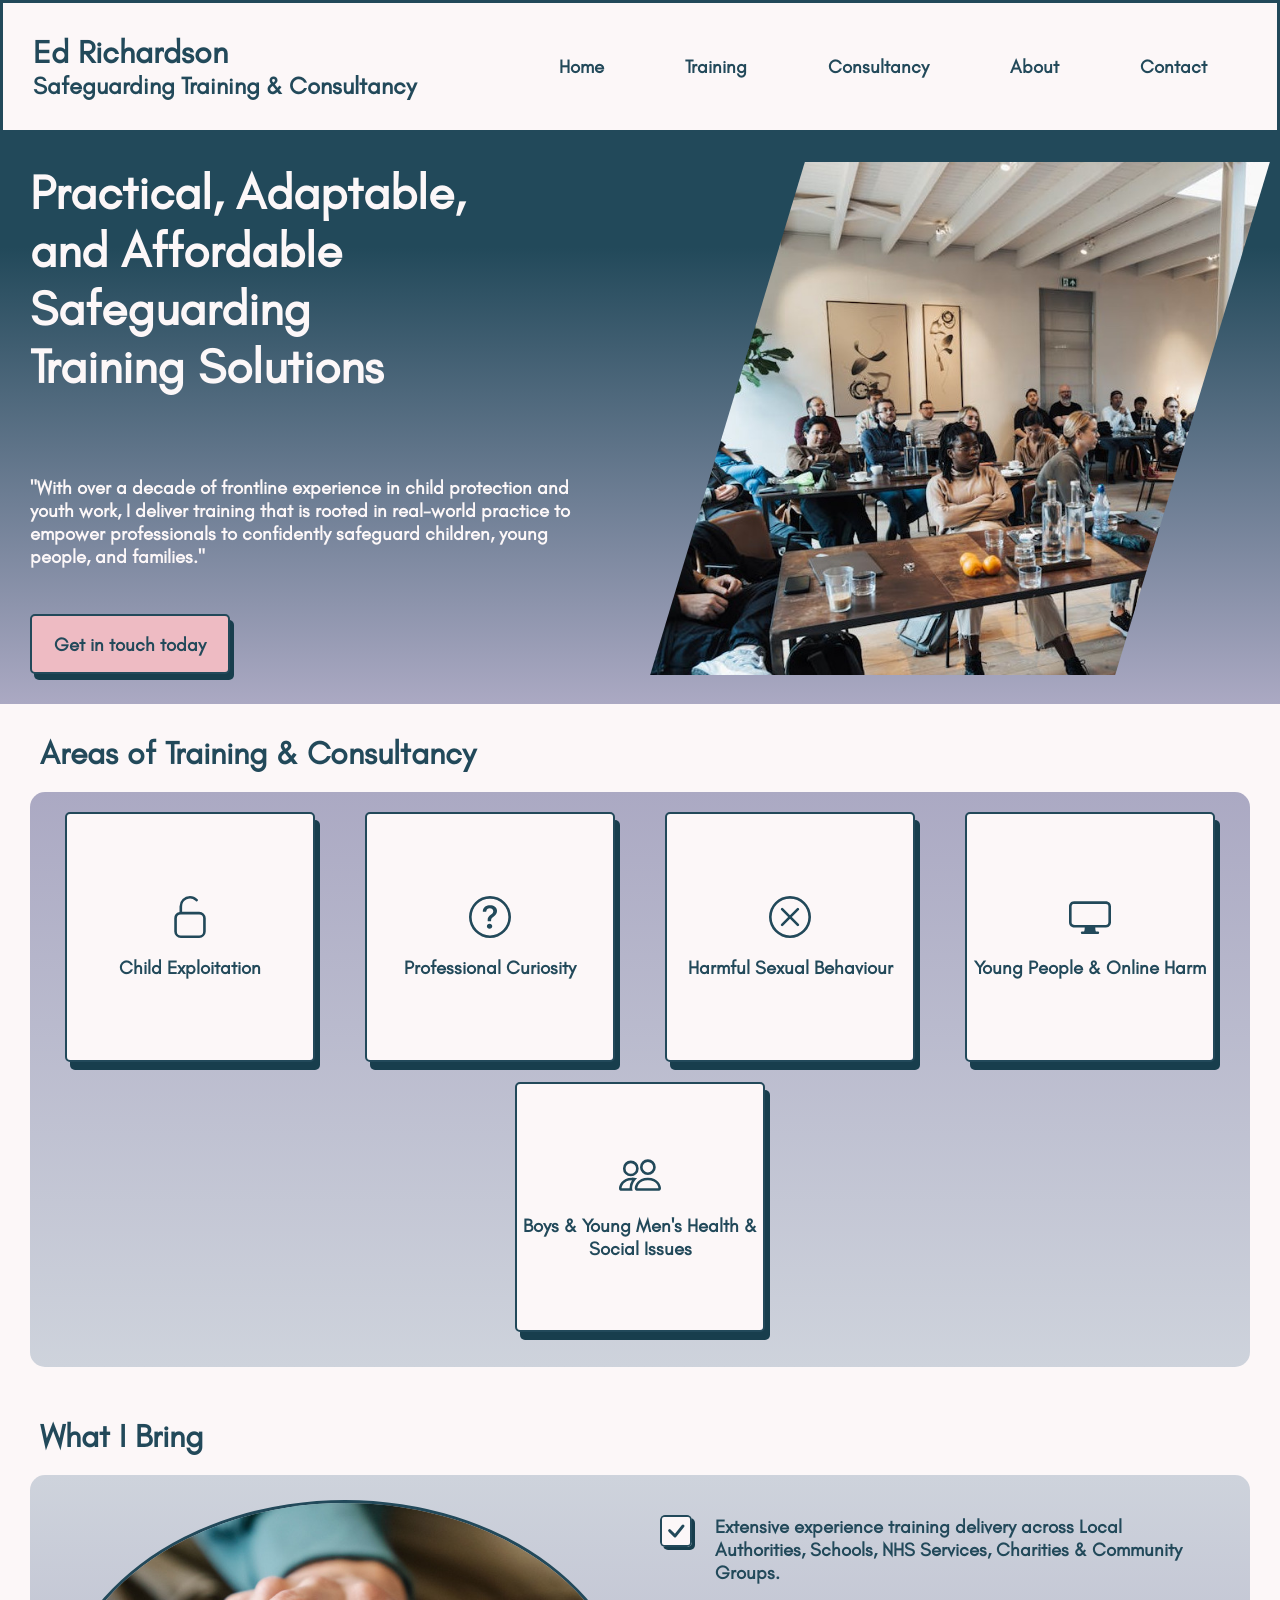
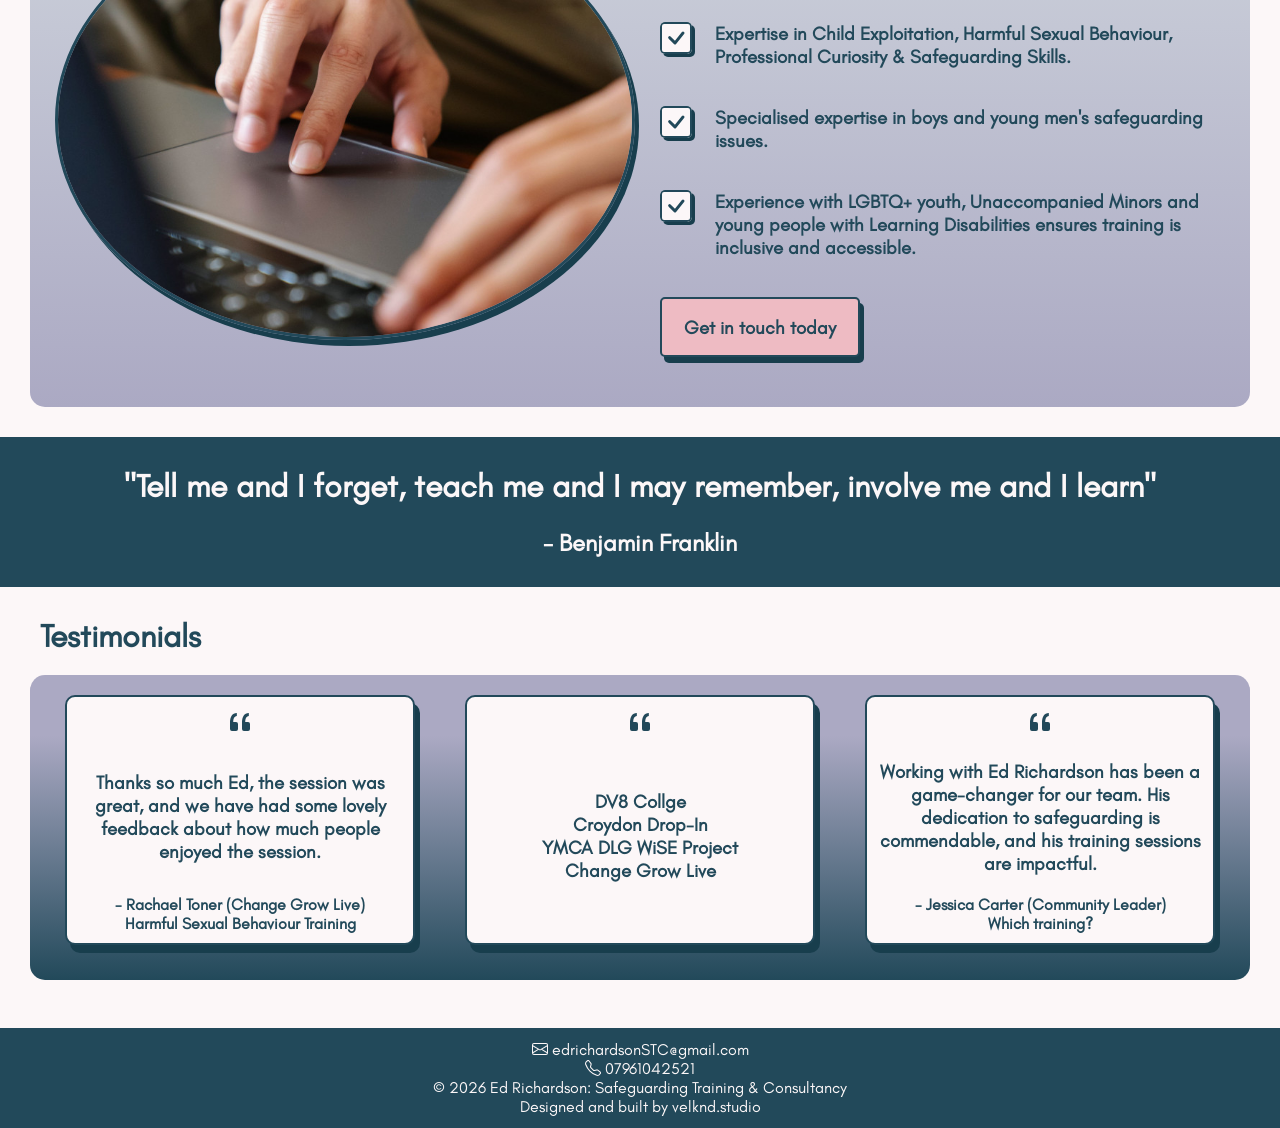
==== index.html @ fc90a0d9 "Add files via upload" ====
<!DOCTYPE html>
<html lang="en">
<head>
    <meta charset="UTF-8">
    <meta name="viewport" content="width=device-width, initial-scale=1.0">
    <meta name="description" content="Ed Richardson: Safeguarding Training & Consultancy">
    <title>Ed Richardson: Safeguarding Training & Consultancy</title>
    <link rel="stylesheet" href="style.css">
    <link rel="shortcut icon" href="" type="image/x-icon">
</head>
<body>
    <header>
        <div id="header-left">
            <a href="index.html" aria-label="home">
                <h1>Ed Richardson</h1>
                <h2>Safeguarding Training & Consultancy</h2>
            </a>
        </div>
        <div id="header-right-mobile">
            <div id="menu-burger-container">
                <a id="menu-toggle" class="menu-toggle">
                <span class="menu-toggle-bar menu-toggle-bar--top"></span>
                <span class="menu-toggle-bar menu-toggle-bar--middle"></span>
                <span class="menu-toggle-bar menu-toggle-bar--bottom"></span>
                </a>
            </div>
        </div>
        <div id="header-right-desktop">
            <nav>
                <ul>
                    <li><a href="index.html" aria-label="home"><h3>Home</h3></a></li>
                    <li><a href="training.html" aria-label="training"><h3>Training</h3></a></li>
                    <li><a href="consultancy.html" aria-label="consultancy"><h3>Consultancy</h3></a></li>
                    <li><a href="about.html" aria-label="about"><h3>About</h3></a></li>
                    <li><a href="contact.html" aria-label="contact"><h3>Contact</h3></a></li>
                </ul>
            </nav>
        </div>
    </header>

    <div id="mobile-menu">
        <nav>
                <ul id="mobile-menu-ul">
                    <li class="mobile-menu-li"><a href="index.html" aria-label="home"><h3>Home</h3></a></li>
                    <li class="mobile-menu-li"><a href="training.html" aria-label="training"><h3>Training</h3></a></li>
                    <li class="mobile-menu-li"><a href="consultancy.html" aria-label="consultancy"><h3>Consultancy</h3></a></li>
                    <li class="mobile-menu-li"><a href="about.html" aria-label="about"><h3>About</h3></a></li>
                    <li class="mobile-menu-li"><a href="contact.html" aria-label="contact"><h3>Contact</h3></a></li>
                </ul>
            </nav>
    </div>

    <div id="hero-mobile">

        <div id="hero-card-mobile">
            <h1 class="h1opp">Practical, Adaptable, and Affordable Safeguarding Training Solutions
            <br>
            </h1>
            
            <p class="popp"><br>"With over a decade of frontline experience in child protection and youth work, I deliver training that is rooted in real-world practice to empower professionals to confidently safeguard children, young people, and families."<br><br></p>
            
            <a href="contact.html" aria-label="contact">
            <div class="cta-mobile">
                <h3 >Get in touch today</h3>
            </div>
            </a>
            
        </div>

        <div class="hero-card2-mobile">
            
        </div>

        

    </div>

    <div id="hero-desktop">

        <div id="hero-desktop-container">
            <div id="hero-desktop-left">
                <h1 class="h1opp"  id="hero-text-desktop" >Practical, Adaptable, <br>
            and Affordable Safeguarding <br> Training Solutions<br><br>
            </h1>
            
            <h3 class="h2opp" id="hero-text"  ><br>"With over a decade of frontline experience in child protection and youth work, I deliver training that is rooted in real-world practice to empower professionals to confidently safeguard children, young people, and families."<br><br><br></h3>

            <a href="contact.html" aria-label="contact">
                <div class="cta-desktop" id="cta-desktop-top">
                <h3 >Get in touch today</h3>
                </div> 
                </a>
            </div>

                

            <div id="hero-desktop-right">

                <img id="hero-desktop-img" src="pexels-bertellifotografia-18935245.jpg" alt="seminar audience">
                
                
            </div>
            
        </div>
            
            
        
    </div>

    <div id="section1">
        <div class="section-heading">
            <h1>Areas of Training & Consultancy</h1>
            <!-- <div class="section-heading-underline-1"></div> -->
        </div>
        <div class="box-container">
            <a href="training.html" aria-label="training"> <div class="area">
                <svg xmlns="http://www.w3.org/2000/svg" width="42" height="42" fill="currentColor" class="area-svg" viewBox="0 0 16 16">
                <path fill-rule="evenodd" d="M8 0c1.07 0 2.041.42 2.759 1.104l.14.14.062.08a.5.5 0 0 1-.71.675l-.076-.066-.216-.205A3 3 0 0 0 5 4v2h6.5A2.5 2.5 0 0 1 14 8.5v5a2.5 2.5 0 0 1-2.5 2.5h-7A2.5 2.5 0 0 1 2 13.5v-5a2.5 2.5 0 0 1 2-2.45V4a4 4 0 0 1 4-4M4.5 7A1.5 1.5 0 0 0 3 8.5v5A1.5 1.5 0 0 0 4.5 15h7a1.5 1.5 0 0 0 1.5-1.5v-5A1.5 1.5 0 0 0 11.5 7z"/>
                </svg><br>
                <h3>Child Exploitation</h3>
                <div class="area-overlay">
                    <h3 class="area-overlay-text">Learn More</h3>
                </div>
            </div> </a>
            <a href="training.html" aria-label="training"> <div class="area">
                <svg xmlns="http://www.w3.org/2000/svg" width="42" height="42" fill="currentColor" class="area-svg" viewBox="0 0 16 16">
                <path d="M8 15A7 7 0 1 1 8 1a7 7 0 0 1 0 14m0 1A8 8 0 1 0 8 0a8 8 0 0 0 0 16"/>
                <path d="M5.255 5.786a.237.237 0 0 0 .241.247h.825c.138 0 .248-.113.266-.25.09-.656.54-1.134 1.342-1.134.686 0 1.314.343 1.314 1.168 0 .635-.374.927-.965 1.371-.673.489-1.206 1.06-1.168 1.987l.003.217a.25.25 0 0 0 .25.246h.811a.25.25 0 0 0 .25-.25v-.105c0-.718.273-.927 1.01-1.486.609-.463 1.244-.977 1.244-2.056 0-1.511-1.276-2.241-2.673-2.241-1.267 0-2.655.59-2.75 2.286m1.557 5.763c0 .533.425.927 1.01.927.609 0 1.028-.394 1.028-.927 0-.552-.42-.94-1.029-.94-.584 0-1.009.388-1.009.94"/>
                </svg><br>
                <h3>Professional Curiosity</h3>
                <div class="area-overlay">
                    <h3 class="area-overlay-text">Learn More</h3>
                </div>
            </div></a>
            <a href="training.html" aria-label="training"> <div class="area">
                <svg xmlns="http://www.w3.org/2000/svg" width="42" height="42" fill="currentColor" class="area-svg" viewBox="0 0 16 16">
                <path d="M8 15A7 7 0 1 1 8 1a7 7 0 0 1 0 14m0 1A8 8 0 1 0 8 0a8 8 0 0 0 0 16"/>
                <path d="M4.646 4.646a.5.5 0 0 1 .708 0L8 7.293l2.646-2.647a.5.5 0 0 1 .708.708L8.707 8l2.647 2.646a.5.5 0 0 1-.708.708L8 8.707l-2.646 2.647a.5.5 0 0 1-.708-.708L7.293 8 4.646 5.354a.5.5 0 0 1 0-.708"/>
                </svg><br>
                <h3>Harmful Sexual Behaviour</h3>
                <div class="area-overlay">
                    <h3 class="area-overlay-text">Learn More</h3>
                </div>
            </div></a>
            <a href="training.html" aria-label="training"> <div class="area">
                <svg xmlns="http://www.w3.org/2000/svg" width="42" height="42" fill="currentColor" class="area-svg" viewBox="0 0 16 16">
                <path d="M0 4s0-2 2-2h12s2 0 2 2v6s0 2-2 2h-4q0 1 .25 1.5H11a.5.5 0 0 1 0 1H5a.5.5 0 0 1 0-1h.75Q6 13 6 12H2s-2 0-2-2zm1.398-.855a.76.76 0 0 0-.254.302A1.5 1.5 0 0 0 1 4.01V10c0 .325.078.502.145.602q.105.156.302.254a1.5 1.5 0 0 0 .538.143L2.01 11H14c.325 0 .502-.078.602-.145a.76.76 0 0 0 .254-.302 1.5 1.5 0 0 0 .143-.538L15 9.99V4c0-.325-.078-.502-.145-.602a.76.76 0 0 0-.302-.254A1.5 1.5 0 0 0 13.99 3H2c-.325 0-.502.078-.602.145"/>
                </svg><br>
                <h3>Young People & Online Harm</h3>
                <div class="area-overlay">
                    <h3 class="area-overlay-text">Learn More</h3>
                </div>
            </div></a>
            <a href="training.html" aria-label="training"> <div class="area">
                <svg xmlns="http://www.w3.org/2000/svg" width="42" height="42" fill="currentColor" class="area-svg" viewBox="0 0 16 16">
                <path d="M15 14s1 0 1-1-1-4-5-4-5 3-5 4 1 1 1 1zm-7.978-1L7 12.996c.001-.264.167-1.03.76-1.72C8.312 10.629 9.282 10 11 10c1.717 0 2.687.63 3.24 1.276.593.69.758 1.457.76 1.72l-.008.002-.014.002zM11 7a2 2 0 1 0 0-4 2 2 0 0 0 0 4m3-2a3 3 0 1 1-6 0 3 3 0 0 1 6 0M6.936 9.28a6 6 0 0 0-1.23-.247A7 7 0 0 0 5 9c-4 0-5 3-5 4q0 1 1 1h4.216A2.24 2.24 0 0 1 5 13c0-1.01.377-2.042 1.09-2.904.243-.294.526-.569.846-.816M4.92 10A5.5 5.5 0 0 0 4 13H1c0-.26.164-1.03.76-1.724.545-.636 1.492-1.256 3.16-1.275ZM1.5 5.5a3 3 0 1 1 6 0 3 3 0 0 1-6 0m3-2a2 2 0 1 0 0 4 2 2 0 0 0 0-4"/>
                </svg><br>
                <h3>Boys & Young Men's Health & Social Issues</h3>
                <div class="area-overlay">
                    <h3 class="area-overlay-text">Learn More</h3>
                </div>
            </div></a>
        </div>
    </div>
    
    <div id="section2">
        <div class="section-heading">
            <h1 >What I Bring</h1>
            <!-- <div class="section-heading-underline-2"></div> -->
        </div>
        <div id="section2-container">

            <div id="section2-img-container">
            <img id="section2-img" src="laptop.jpg" alt="typing on a laptop">
            <!-- <img id="section2-img" src="pexels-bertellifotografia-18999145.jpg"> -->
           </div>

            <div id="bullet-point-container">

            <svg xmlns="http://www.w3.org/2000/svg" width="32" height="32" fill="currentColor" class="check-svg" viewBox="0 0 16 16">
             <path d="M14 1a1 1 0 0 1 1 1v12a1 1 0 0 1-1 1H2a1 1 0 0 1-1-1V2a1 1 0 0 1 1-1zM2 0a2 2 0 0 0-2 2v12a2 2 0 0 0 2 2h12a2 2 0 0 0 2-2V2a2 2 0 0 0-2-2z"/>
            <path d="M10.97 4.97a.75.75 0 0 1 1.071 1.05l-3.992 4.99a.75.75 0 0 1-1.08.02L4.324 8.384a.75.75 0 1 1 1.06-1.06l2.094 2.093 3.473-4.425z"/>
            </svg>

            <div class="bullet-point">
                <h3>
                Extensive experience training delivery across Local Authorities, Schools, NHS Services, Charities & Community Groups.
                </h3><br>
            </div>
            
            <svg xmlns="http://www.w3.org/2000/svg" width="32" height="32" fill="currentColor" class="check-svg" viewBox="0 0 16 16">
  <path d="M14 1a1 1 0 0 1 1 1v12a1 1 0 0 1-1 1H2a1 1 0 0 1-1-1V2a1 1 0 0 1 1-1zM2 0a2 2 0 0 0-2 2v12a2 2 0 0 0 2 2h12a2 2 0 0 0 2-2V2a2 2 0 0 0-2-2z"/>
  <path d="M10.97 4.97a.75.75 0 0 1 1.071 1.05l-3.992 4.99a.75.75 0 0 1-1.08.02L4.324 8.384a.75.75 0 1 1 1.06-1.06l2.094 2.093 3.473-4.425z"/>
</svg>

            <div class="bullet-point">
                <h3 >
                     Expertise in Child Exploitation, Harmful Sexual Behaviour, Professional Curiosity & Safeguarding Skills.
                    </h3><br>
            </div>
            
            <svg xmlns="http://www.w3.org/2000/svg" width="32" height="32" fill="currentColor" class="check-svg" viewBox="0 0 16 16">
  <path d="M14 1a1 1 0 0 1 1 1v12a1 1 0 0 1-1 1H2a1 1 0 0 1-1-1V2a1 1 0 0 1 1-1zM2 0a2 2 0 0 0-2 2v12a2 2 0 0 0 2 2h12a2 2 0 0 0 2-2V2a2 2 0 0 0-2-2z"/>
  <path d="M10.97 4.97a.75.75 0 0 1 1.071 1.05l-3.992 4.99a.75.75 0 0 1-1.08.02L4.324 8.384a.75.75 0 1 1 1.06-1.06l2.094 2.093 3.473-4.425z"/>
</svg>

            <div class="bullet-point">
                <h3 >
                     Specialised expertise in boys and young men's safeguarding issues.</h3><br>
            </div>

            <svg xmlns="http://www.w3.org/2000/svg" width="32" height="32" fill="currentColor" class="check-svg" viewBox="0 0 16 16">
  <path d="M14 1a1 1 0 0 1 1 1v12a1 1 0 0 1-1 1H2a1 1 0 0 1-1-1V2a1 1 0 0 1 1-1zM2 0a2 2 0 0 0-2 2v12a2 2 0 0 0 2 2h12a2 2 0 0 0 2-2V2a2 2 0 0 0-2-2z"/>
  <path d="M10.97 4.97a.75.75 0 0 1 1.071 1.05l-3.992 4.99a.75.75 0 0 1-1.08.02L4.324 8.384a.75.75 0 1 1 1.06-1.06l2.094 2.093 3.473-4.425z"/>
</svg>
            
            <div class="bullet-point">
                <h3 >
                     Experience with LGBTQ+ youth, Unaccompanied Minors and young people with Learning Disabilities ensures training is inclusive and accessible.</h3><br>
            </div>

            <a href="contact.html" aria-label="contact"> <div class="cta-mobile" id="cta-wib-desktop">
                <h3 >Get in touch today</h3>
            </div> </a>

            </div>

            <div id="cta-ctr-mobile">
                <a href="contact.html" aria-label="contact"> <div class="cta-mobile" id="cta-wib-mobile">
                <h3 >Get in touch today</h3>
            </div> </a>
            </div>

            
        </div>

        
        
    </div>

    <div id="section3">
        <h1 class="h1opp">"Tell me and I forget, teach me and I may remember, involve me and I learn"</h1><h3><br></h3> <h2 class="h2opp">- Benjamin Franklin</h2>
            
            <!-- <a href="contact.html"> <div class="cta-mobile-2">
                <h3 >Get in touch today</h3>
            </div> </a> -->
            
        </div>

    <div id="section4">
        <div class="section-heading">
            <h1 >Testimonials</h1>
            <!-- <div class="section-heading-underline-3"></div> -->
        </div>
        <div id="testimonials-container">
            <div class="testimonial-box">
                <svg xmlns="http://www.w3.org/2000/svg" width="32" height="32" fill="currentColor" class="quote" viewBox="0 0 16 16">
                    <path d="M12 12a1 1 0 0 0 1-1V8.558a1 1 0 0 0-1-1h-1.388q0-.527.062-1.054.093-.558.31-.992t.559-.683q.34-.279.868-.279V3q-.868 0-1.52.372a3.3 3.3 0 0 0-1.085.992 4.9 4.9 0 0 0-.62 1.458A7.7 7.7 0 0 0 9 7.558V11a1 1 0 0 0 1 1zm-6 0a1 1 0 0 0 1-1V8.558a1 1 0 0 0-1-1H4.612q0-.527.062-1.054.094-.558.31-.992.217-.434.559-.683.34-.279.868-.279V3q-.868 0-1.52.372a3.3 3.3 0 0 0-1.085.992 4.9 4.9 0 0 0-.62 1.458A7.7 7.7 0 0 0 3 7.558V11a1 1 0 0 0 1 1z"/>
                    </svg>
                <h3 class="testimonial">
                    Thanks so much Ed, the session was great, and we have had some lovely feedback about how much people enjoyed the session.
                </h3>
                <h4>- Rachael Toner (Change Grow Live)<br>
                    Harmful Sexual Behaviour Training</h4>
                
            </div>
            <div class="testimonial-box">
                <svg xmlns="http://www.w3.org/2000/svg" width="32" height="32" fill="currentColor" class="quote" viewBox="0 0 16 16">
                    <path d="M12 12a1 1 0 0 0 1-1V8.558a1 1 0 0 0-1-1h-1.388q0-.527.062-1.054.093-.558.31-.992t.559-.683q.34-.279.868-.279V3q-.868 0-1.52.372a3.3 3.3 0 0 0-1.085.992 4.9 4.9 0 0 0-.62 1.458A7.7 7.7 0 0 0 9 7.558V11a1 1 0 0 0 1 1zm-6 0a1 1 0 0 0 1-1V8.558a1 1 0 0 0-1-1H4.612q0-.527.062-1.054.094-.558.31-.992.217-.434.559-.683.34-.279.868-.279V3q-.868 0-1.52.372a3.3 3.3 0 0 0-1.085.992 4.9 4.9 0 0 0-.62 1.458A7.7 7.7 0 0 0 3 7.558V11a1 1 0 0 0 1 1z"/>
                    </svg>
                <h3 class="testimonial" >
                    DV8 Collge<br>
Croydon Drop-In<br>
YMCA DLG WiSE Project<br>
Change Grow Live<br>
                </h3>
                <h4>
                
                </h4>
                
            </div>
            <div class="testimonial-box">
                <svg xmlns="http://www.w3.org/2000/svg" width="32" height="32" fill="currentColor" class="quote" viewBox="0 0 16 16">
                    <path d="M12 12a1 1 0 0 0 1-1V8.558a1 1 0 0 0-1-1h-1.388q0-.527.062-1.054.093-.558.31-.992t.559-.683q.34-.279.868-.279V3q-.868 0-1.52.372a3.3 3.3 0 0 0-1.085.992 4.9 4.9 0 0 0-.62 1.458A7.7 7.7 0 0 0 9 7.558V11a1 1 0 0 0 1 1zm-6 0a1 1 0 0 0 1-1V8.558a1 1 0 0 0-1-1H4.612q0-.527.062-1.054.094-.558.31-.992.217-.434.559-.683.34-.279.868-.279V3q-.868 0-1.52.372a3.3 3.3 0 0 0-1.085.992 4.9 4.9 0 0 0-.62 1.458A7.7 7.7 0 0 0 3 7.558V11a1 1 0 0 0 1 1z"/>
                    </svg>
                <h3 class="testimonial">
                    Working with Ed Richardson has been a game-changer for our team. His dedication to safeguarding is commendable, and his training sessions are impactful.
                    <h4 class="testimonial-id">- Jessica Carter (Community Leader)<br>
                    Which training?
                    </h4>
                </h3>
        
            </div>
        </div>
    </div><br>

    <div id="footer">
        <p id="footer-text">
<svg id="footer-mail" xmlns="http://www.w3.org/2000/svg" width="16" height="16" fill="currentColor" class="bi bi-envelope" viewBox="0 0 16 16">
  <path d="M0 4a2 2 0 0 1 2-2h12a2 2 0 0 1 2 2v8a2 2 0 0 1-2 2H2a2 2 0 0 1-2-2zm2-1a1 1 0 0 0-1 1v.217l7 4.2 7-4.2V4a1 1 0 0 0-1-1zm13 2.383-4.708 2.825L15 11.105zm-.034 6.876-5.64-3.471L8 9.583l-1.326-.795-5.64 3.47A1 1 0 0 0 2 13h12a1 1 0 0 0 .966-.741M1 11.105l4.708-2.897L1 5.383z"/>
</svg>
  <a href="mailto:edrichardsonSTC@gmail.com" aria-label="send email">edrichardsonSTC@gmail.com</a> <br>
<svg id="footer-phone" xmlns="http://www.w3.org/2000/svg" width="16" height="16" fill="currentColor" class="bi bi-telephone" viewBox="0 0 16 16">
  <path d="M3.654 1.328a.678.678 0 0 0-1.015-.063L1.605 2.3c-.483.484-.661 1.169-.45 1.77a17.6 17.6 0 0 0 4.168 6.608 17.6 17.6 0 0 0 6.608 4.168c.601.211 1.286.033 1.77-.45l1.034-1.034a.678.678 0 0 0-.063-1.015l-2.307-1.794a.68.68 0 0 0-.58-.122l-2.19.547a1.75 1.75 0 0 1-1.657-.459L5.482 8.062a1.75 1.75 0 0 1-.46-1.657l.548-2.19a.68.68 0 0 0-.122-.58zM1.884.511a1.745 1.745 0 0 1 2.612.163L6.29 2.98c.329.423.445.974.315 1.494l-.547 2.19a.68.68 0 0 0 .178.643l2.457 2.457a.68.68 0 0 0 .644.178l2.189-.547a1.75 1.75 0 0 1 1.494.315l2.306 1.794c.829.645.905 1.87.163 2.611l-1.034 1.034c-.74.74-1.846 1.065-2.877.702a18.6 18.6 0 0 1-7.01-4.42 18.6 18.6 0 0 1-4.42-7.009c-.362-1.03-.037-2.137.703-2.877z"/>
</svg> 
<a href="tel:00447961042521" aria-label="call telephone">07961042521</a>
 <br>
 © 2026 Ed Richardson: Safeguarding Training & Consultancy<br>
 Designed and built by <a href="https://velkndstudio.com/" target="_blank" aria-label="visit web designers website">velknd.studio</a>
</p>
    </div>

    <script src="script.js"></script>
</body>

<script>
   
</script>

</html>
---- style.css ----
/* resets */
* {
    margin: 0;
    padding: 0;
    box-sizing: border-box;
}

a:link, a:visited, a:hover, a:active {
    color: var(--snow);
    text-decoration: none;
}

ul {
  list-style-type: none;
  margin: 0;
  padding: 0;
}


li:hover{
    transition: 0.5s;
    -webkit-transform: scale(105%);
}

/* Fonts */

@font-face {
    font-family: glacial;
    src: url(GlacialIndifference-Regular.otf);
}

@font-face {
    font-family: caudex;
    src: url(Caudex-Regular.ttf);
}

/* :root {
    --charcoal-blue: #22495aff;
    --powder-petal: #e8dcd5ff;
    --blue-slate: #486573ff;
    --white: #ffffffff;
} */

/* Colours*/

:root {
    
    --charcoal-blue: #22495aff;
    --charcoal-blue-shadow: #183e4d;
    --jungle-teal: #55917fff;
    --snow: #fcf7f8ff;
    --pale-slate: #ced3dcff;
    --lilac-ash: #aba9c3ff;
    --soft-blossom: #eebbc3;
    --text-shadow:  #0a1a2040;
}

body {
    background-color: var(--snow);
    
}

h1, h2, h3, h4, p {
    font-family: glacial;
    color: var(--charcoal-blue);
}

.h3opp, .h2opp, .h1opp, .popp {
    color: var(--snow);
    
}

/* svg align */

.inline-svg, .journey-svg {
    vertical-align: -.2em;
}

.journey-svg {
    fill: var(--snow);
}

/* Header */

header {
    display: grid;
    grid-template-columns: 66.6% 33.3%;
    padding: 30px;

    /* position: sticky;
    top:0px;
    z-index: 10; */
   
    background-color: var(--snow);
    border: 3px solid var(--charcoal-blue);
   
}




#header-left {
    display: flex;
    flex-direction: column;
   cursor: pointer;
    /* border: 1px solid black; */
}



#header-right-desktop {
   display: none;
}

#header-right-mobile {
    display: flex;
    justify-content: right;
    align-items: center;
    
    /* border: 1px solid black; */
}

#menu-burger-container {
    position: relative;
    
    height: 64px;
    width: 64px;

    /* border: 1px solid black; */
}

/* Menu to Cross */

.menu-toggle {
  position: absolute;
  right: 1.5rem;
  top: 49%;
  -webkit-transform: translate(0, -50%);
  height: 26px;
  width: 29px;

  &, &:hover {
    color: var(--charcoal-blue);
  }
}

.menu-toggle-bar {
  display: block;
  position: absolute;
  top: 50%;
  margin-top: -1px;
  right: 0;
  width: 100%;
  height: 4px;
  border-radius: 4px;
  background-color: var(--charcoal-blue);
  transition: all 0.3s ease;

  &.menu-toggle-bar--top {
    -webkit-transform: translate(0, -8px);
  }
  
  &.menu-toggle-bar--bottom {
    -webkit-transform: translate(0, 8px);
  }

  .nav-open & {
    &.menu-toggle-bar--top {
      -webkit-transform: translate(0, 0) rotate(45deg);
    }
    &.menu-toggle-bar--middle {
      opacity: 0;
    }
    &.menu-toggle-bar--bottom {
      -webkit-transform: translate(0, 0) rotate(-45deg);
    }
  }
}

/* MOBILE MENU */

#mobile-menu {
    
    background-color: var(--pale-slate);
    display: flex;
    flex-direction: column;
    text-align: center;
    opacity: 0;
    max-height: 0;
    overflow: hidden;
    transition: max-height 0.3s ease, opacity 0.2s ease;
   
}

.mobile-menu-li {
    padding: 15px;
    font-size: 1.5rem;
}

#mobile-menu.show-mobile-menu {
    max-height: 400px;
    opacity: 1;
    padding: 30px;
}

/* Hero */

#hero-mobile {
    padding: 5px;
    /* background-image: url(pexels-bertellifotografia-18935245.jpg);
    background-size: cover;
    background-repeat: no-repeat; */

    background-color: var(--charcoal-blue);

   

    position: relative;
    display: flex;
    flex-direction: column;
    justify-content: center;
    align-items: center;
    
}

#hero-card-mobile {
    
    display: flex;
    flex-direction: column;
    align-items: center;
    /* background-color: var(--charcoal-blue); */
    
    top: 20px;
    margin: 20px;
    /* padding: 10px; */
    border-radius: 10px;
     /* text-align: center; */

}

.hero-card2-mobile {
    /* border: 1px solid white; */
    width: 100%;
    position: relative;
    height: 300px;
    border-radius: 5px;
    background-image: url(pexels-bertellifotografia-18935245.jpg);
    background-size: cover;
    background-repeat: no-repeat;
    display: flex;
    justify-content: center;
    align-items: center;
}

#hero-card2-mobile-training {
    background-image: url(pexels-bertellifotografia-18999145.jpg);
}

#hero-card2-mobile-consultancy {
    background-image: url(pexels-gustavo-fring-6285285.jpg);
}

#hero-desktop {
    display: none;
}


/* cta */

.cta-mobile {
     width: 200px;
    height: 60px;
    border-radius: 5px;
    /* -webkit-transform: rotate(4deg); */
    border: 2px solid var(--charcoal-blue);
    background-color: var(--soft-blossom);
    box-shadow: 4px 6px var(--charcoal-blue-shadow);
    text-align: center;
    display: flex;
    justify-content: center;
    align-items: center;
    margin-bottom: 10px;

   
}



#cta-ctr-mobile{
    width:100%;
    display: flex;
    justify-content: center;
    align-items: center;
}

#cta-wib-desktop {
    display: none;
}


.cta-mobile-2 {
    width: 125px;
    height: 125px;
    border-radius: 100px;
    -webkit-transform: rotate(4deg);
    border: 2px solid var(--charcoal-blue);
    background-color: var(--soft-blossom);
    box-shadow: 4px 6px var(--charcoal-blue-shadow);
    text-align: center;
    display: flex;
    justify-content: center;
    align-items: center;
    margin-bottom: 10px;

    position: absolute;
    bottom: -25%;
   right: 5%;
}

/* Section 1 */

#section1 {
    /* margin: 30px; */
}

.section-heading {
    margin-bottom: 20px;
    margin-left: 10px;
    margin-top: 20px;
   transition: 0.5s;
   /* text-align: center; */
   /* border: 1px solid black; */
  
}



/* .section-heading-underline-1 {
    height: 5px;
    max-width: 440px;
    background-color: var(--soft-blossom);
}

.section-heading-underline-2 {
    height: 5px;
    max-width: 440px;
    background-color: var(--soft-blossom);
}

.section-heading-underline-3 {
    height: 5px;
    max-width: 440px;
    background-color: var(--soft-blossom);
} */

.box-container {
    
    display: flex;
    flex-wrap: wrap;
    justify-content: space-around;
    align-items: center;
    /* background-color: var(--lilac-ash); */

    background: var(--lilac-ash);
background: linear-gradient(180deg, var(--lilac-ash) 0%, var(--pale-slate) 100%);

    /* border-radius: 15px; */
    padding: 10px;
    padding-bottom: 25px;
    /* border: 1px solid black; */
    
    border-radius: 15px;

  
    
}

.area {
    margin: 10px;
    width: 250px;
    height: 250px;
    border: 2px solid var(--charcoal-blue);
    box-shadow: 5px 8px var(--charcoal-blue-shadow);
    border-radius: 5px;
    display: flex;
    flex-direction: column;
    justify-content: center;
    align-items: center;
    text-align: center;
    background-color: var(--snow);
    position: relative;
    overflow: hidden;
    cursor: pointer;
    transition: 0.5s;
    
}

.area:hover {
    -webkit-transform: scale(105%); 
    /* transition: 0.5s; */
    /* width: 260px;
    height: 260px;
    margin: 5px;
    font-size: 104%; */
    box-shadow: 8px 11px var(--charcoal-blue-shadow);
}

svg {
    fill: var(--charcoal-blue);
}

.area-svg {
   transition: 0.5s;
}

.area-overlay {
    display: flex;
    justify-content: center;
    align-items: center;
    background-color: var(--soft-blossom);
    border-radius: 5px;
    position: absolute;
    width: 100%;
    height: 70px;
    bottom: -70px;
    transition: 0.5s;
    cursor: pointer;
}

/* scroll animations */

 @keyframes tileScroll {
    0%{transform:scale(0.2); opacity: 0;}
    100%{}
}

@media (prefers-reduced-motion: no-preference) {
    .training-card, .testimonial-box {
    animation: tileScroll linear both;
    animation-timeline: view();
    animation-range: 0vh 25vh;
    
    }
} 


 @keyframes tileScroll2 {
    0%{-webkit-transform:scale(0.2); opacity: 0;}
    100%{}
}

@media (prefers-reduced-motion: no-preference) {
    .bullet-point, .check-svg {
    animation: tileScroll2 linear both;
    animation-timeline: view();
    animation-range: 0vh 25vh;
    }
} 


/* @keyframes titleSlide {
    0%{-webkit-transform:translateX(-100px); opacity: 0;}
    100%{}
} */

@media (prefers-reduced-motion: no-preference) {
    .section-heading {
    animation: titleSlide linear both;
    animation-timeline: view();
    animation-range: 0vh 50vh;
    }
}

/* Section 2 */

#section2 {
   
    overflow: hidden;
    
    }

#section2-container {
   /* border: 1px solid black; */
   display: grid;
   grid-template-rows: auto auto;
    /* align-items: center*/
    /* background-color: var(--pale-slate); */

background: var(--lilac-ash);
background: linear-gradient(180deg, var(--pale-slate) 0%, var(--lilac-ash) 100%);


    /* border-radius: 15px; */
    /* height: 450px; */
    padding: 10px;
}


#section2-img-container {
    
   /* border: 1px solid black; */
    border-radius: 5px;
    padding: 5px;
    display: flex;
    justify-content: center;
    max-height: 450px;
    max-width: 100%;
    margin-left: auto;
    margin-right: auto;
}

#section2-img {
    
    border: 3px solid var(--charcoal-blue);
    /* margin-top: 30px; */
    /* margin-left: 30px; */
    max-width: 100%;
    aspect-ratio: 1/1;
    height: auto;
    border-radius: 100%;
    box-shadow: 4px 6px  var(--charcoal-blue-shadow);
    object-fit: cover;
    

    /* clip-path: polygon(25% 0%, 100% 0%, 75% 100%, 0% 100%); */
    /* clip-path: circle(50% at 50% 50%); */
    
}

#bullet-point-container {
    
    /* display: flex;
    flex-direction: column;
    justify-content: space-between; */
    
    display: grid;
    grid-template-columns: 10% auto;

    
    padding: 20px;
}

.bullet-point {
    /* margin-left: 10vw; */
    transition: 0.5s;
    margin-left: 15px;
   margin-bottom: 20px;
    
    
    
}

.bullet-point:hover{
    /* transform: scale(102%); */

}

.check-svg {
    vertical-align: -0.5rem;
    /* margin-right: 5px; */
    border-radius: 5px;
    box-shadow: 3px 3px var(--charcoal-blue-shadow);
    background-color: var(--snow);
    transition: 0.5s;
 
}
/* Section 3 */

#section3 {
    padding: 30px;
    background-color: var(--charcoal-blue);
    text-align: center;
    position: relative;
}

/* Section 4 */

#section4 {
    /* margin: 30px; */
    /* border: 1px solid black; */
}

#testimonials-container {
    display: flex;
    flex-wrap: wrap;
    justify-content: space-around;
    align-items: center;
/* background-color: var(--pale-slate); */

background: var(--lilac-ash);
background: linear-gradient(180deg, var(--lilac-ash) 20%, var(--charcoal-blue) 100%);

padding: 10px;
padding-bottom: 25px;
/* border-radius: 15px; */
   
   
}

.testimonial-box {
    margin: 10px;
    width: 350px;
    height: 250px;
    /* padding: 10px; */
    border: 2px solid var(--charcoal-blue);
    box-shadow: 5px 8px var(--charcoal-blue-shadow);
    border-radius: 10px;
    display: flex;
    flex-direction: column;
    text-align: center;
    align-items: center;
    justify-content: space-between;
    padding: 10px;
    background-color: var(--snow);
    position: relative;
    overflow: hidden;
    /* cursor: pointer; */
    transition: 0.5s;
   
    
    
}

.testimonial-box:hover {
    /* -webkit-transform: scale(102%);  */
  

   
}



#footer {
    background-color: var(--charcoal-blue);
    height: 100px;
    display: flex;
    justify-content: center;
    align-items: center;
}

#footer-text {
    color: var(--snow);
    text-align: center;
    cursor: pointer;
}

#footer-phone, #footer-mail {
    fill: var(--snow);
    vertical-align: -.125em;
}


/* ---------------Desktop----------------- */

@media screen and (min-width: 768px) {

header {
    grid-template-columns: 40% 60%;
    position: sticky;
    top:0px;
    z-index: 10;
}

#header-right-mobile {
    display: none;
    
}

#header-right-desktop {
    display: flex;
    flex-direction: column;
    justify-content: space-around;

    /* border: 1px solid black; */
}

ul {
    display: flex;
    justify-content: space-around;
   
}

#hero-mobile {
    display: none;
}

#hero-desktop {
    display: block;
    background-color: var(--charcoal-blue);
    

    background: #22495AFF;
background: linear-gradient(180deg, var(--charcoal-blue) 20%, var(--lilac-ash) 100%);
}


#hero-desktop-container {
    display: grid;
    grid-template-columns: 50% 50%;
}

#hero-desktop-left {
    padding: 30px;
    z-index: 1;
}

#hero-text-desktop {
    font-size: 3rem;
    opacity: 0;
    transition: 2s;
    -webkit-transform: translateX(-200px);
}

#hero-text {
    opacity: 0;
    -webkit-transform: translateX(-200px);
    transition: 2s;
}

#hero-desktop-right {
   position: relative;
    /* height: 450px; */
    display: flex;
    justify-content: center;
    align-items: center;

}

#hero-desktop-img {
    /* height: 400px; */
    /* border: 3px solid var(--charcoal-blue-shadow); */
    height: 90%;
    /* border-radius: 15px; */
    overflow: hidden;
    object-fit: cover;
    /* box-shadow: 4px 6px var(--charcoal-blue-shadow) ; */
    margin: 10px;

    clip-path: polygon(25% 0%, 100% 0%, 75% 100%, 0% 100%);
}

#cta-wib-mobile {
    display: none;
}

#cta-wib-desktop {
    display: flex;
}

.cta-mobile-2 {
    display:none;
}

.cta-desktop, #email-button {
   

    /* position: absolute; */
    /* left: 8%; */
    /* top:20%; */
    width: 200px;
    height: 60px;
    border-radius: 5px;
    border: 2px solid var(--charcoal-blue);
    box-shadow: 4px 6px var(--charcoal-blue-shadow);
    /* -webkit-transform: rotate(4deg); */
    background-color: var(--soft-blossom);
    text-align: center;
    display: flex;
    justify-content: center;
    align-items: center;
    transition: 0.25s;
    cursor: pointer;
}




.cta-desktop-2 {
    /* position: absolute; */
    /* right: 18%; */
    /* top:55%; */
     width: 200px;
    height: 60px;
    border-radius: 5px;
    border: 2px solid var(--charcoal-blue);
    box-shadow: 4px 6px var(--charcoal-blue-shadow);
    /* -webkit-transform: rotate(4deg); */
    background-color: var(--soft-blossom);
    text-align: center;
    display: flex;
    justify-content: center;
    align-items: center;
    transition: 0.25s;
    cursor: pointer;
}

.cta-desktop:hover, .cta-desktop-2:hover, .cta-page:hover {
    -webkit-transform: scale(102%);
    box-shadow: 6px 7px var(--charcoal-blue-shadow);
    
}

.cta-desktop:active, .cta-desktop-2:active {
     -webkit-transform: scale(100%);
     box-shadow: 4px 6px var(--charcoal-blue-shadow);
}

#section1 {
    margin: 30px;
    border-radius: 15px;
    
}



#section2 {
    margin: 30px;
    
}

#section2-container {
    display: grid;
    grid-template-columns: 50% 50%;
    border-radius: 15px;
    padding: 20px;
}

.bullet-point {
    margin-left: 0px;
}

#section4 {
    margin: 30px;
}

#testimonials-container {
    border-radius: 15px;
}

}


/* PAGES */

.page-header {
    display: flex;
    /* justify-content: center; */
}
.page-header-tile {
    background-color: var(--charcoal-blue);
    /* width: 500px; */
    /* height: 300px; */
    margin: 30px;
    border-radius: 15px;
}

#training-header {
    background-image: url(pexels-bertellifotografia-18999145.jpg);
}


/* Training */

.page-section {
    display: flex;
    flex-wrap: wrap;
    justify-content: center;
    /* align-items: center; */
    background-color: var(--pale-slate);
}

.training-card{
    margin: 30px;
    padding: 15px;
    border: 2px solid var(--charcoal-blue);
    border-radius: 15px;
    box-shadow:  8px 11px var(--charcoal-blue-shadow);
    width: 400px;
    background-color: var(--snow);
    min-height: 250px;
    transition: 0.25s;
    display: flex;
    flex-direction: column;
    align-items: center;
  
}

.training-card:hover {
    /* -webkit-transform: scale(102%);
    
    box-shadow: 8px 11px var(--charcoal-blue-shadow); */
}

.training-card-img {
    width: 200px;
    height: 200px;
    object-fit: cover;
    border-radius: 100px;
    border: 3px solid var(--charcoal-blue);
    margin-bottom: 15px;

}

#training-card-img-1{
    background-image: url(pexels-lara-van-der-walt-306412034-17407696.jpg);
    background-size: cover;
}

#training-card-img-2{
    background-image: url(pexels-shvets-production-7176077.jpg);
    background-size: cover;
}

#training-card-img-3{
     background-image: url(pexels-pavel-danilyuk-8761320.jpg);
    background-size: cover;
}

#training-card-img-4{
     background-image: url(pexels-ryutaro-5745517.jpg);
    background-size: cover;
}

#training-card-img-5{
     background-image: url(pexels-rdne-8419636.jpg);
    background-size: cover;
}

.page-cta-container {
    position: relative;
    height: 200px;
    display: flex;
    justify-content: center;
    align-items: center;
    background-color: var(--pale-slate);
    /* background-image: url(pexels-ryutaro-5745517.jpg); */
    background-size: cover;
}

#page-cta-container-consultancy{
    /* background-image: url(pexels-saulo-leite-1491182-17637293.jpg); */
}

.cta-page {
   

    position: absolute;
    
    width: 150px;
    height: 150px;
    border-radius: 100px;
    border: 2px solid var(--charcoal-blue);
    box-shadow: 4px 6px var(--charcoal-blue-shadow);
    -webkit-transform: rotate(4deg);
    background-color: var(--soft-blossom);
    text-align: center;
    display: flex;
    justify-content: center;
    align-items: center;
    transition: 0.25s;
    cursor: pointer;
}

/* about */

#about-img {
    /* height: 400px; */
    border: 3px solid var(--charcoal-blue-shadow);
    height: 450px;
    width: 450px;
    border-radius: 50%;
    overflow: hidden;
    object-fit: contain;
    box-shadow: 4px 6px var(--charcoal-blue-shadow) ;
    margin: 10px;

    /* clip-path: polygon(25% 0%, 100% 0%, 75% 100%, 0% 100%); */
}

#about-section {
    background-color: var(--pale-slate);
    display: flex;
    flex-wrap: wrap;
    justify-content: center;
    align-items: center;
}

/* contact */



#contact-page {
    /* height: 500px; */
    display: flex;
    flex-wrap: wrap;
    flex-direction: row;
    justify-content: space-around;
    /* align-items: center; */
    background-color: var(--charcoal-blue);
    

    background: #22495AFF;
background: linear-gradient(180deg, var(--charcoal-blue) 20%, var(--lilac-ash) 100%);
}

/* @media screen and (max-width: 768px) {

    #contact-page {
        flex-direction: column;
    }

} */

.contact-info {
    margin: 30px;
    /* border: 1px solid black; */
}


/* FORM */

.contact-section{
  /* width: 100%; */
  /* max-width: 40rem; */
  /* margin-left: auto;
  margin-right: auto; */
  padding: 3rem 1rem;
  background-color: var(--pale-slate);
  border: 3px solid var(--charcoal-blue);
 box-shadow:  4px 6px var(--charcoal-blue-shadow);
  margin: 30px;
  border-radius: 5px;
  
}



.contact-intro > * + * {
  margin-top: 1rem;
}



.form-group-container {
  display: grid;
  gap: 1rem;
  margin-top: 2rem;
}

.form-group {
  display: flex;
  flex-direction: column;
}

.form-label {
  margin-bottom: 0.5rem;
  font-family: glacial;
  
  color: var(--charcoal-blue);
}

.form-input,
.form-textarea {
  padding: 0.5rem;
  border: 1px solid #e5e7eb;
  display: flex;
  height: 2.5rem;
  width: 100%;
  border-radius: 0.375rem;
  font-size: 0.875rem;
  line-height: 1.25rem;
  font-family: glacial;
}

.form-input::placeholder,
.form-textarea:focus-visible {
  color: #6b7280;
}

.form-input:focus-visible,
.form-textarea:focus-visible {
  outline: 2px solid var(--charcoal-blue);
  outline-offset: 2px;
}

.form-textarea {
  min-height: 120px;
}

.form-submit {
  width: 100%;
  margin-top: 1.2rem;
  background-color: var(--soft-blossom);
  box-shadow: 4px 6px var(--charcoal-blue-shadow);
  color: #fff;
  font-family: glacial;
  padding: 13px 5px;
  border-radius: 0.375rem;
  transition: 0.5s;
}

.form-submit:hover {
    cursor: pointer;
    transform: scale(102%);
}

.form-submit:active {
    cursor: pointer;
    transform: scale(100%);
}

/* hCaptcha */

.h-captcha {
    margin-top: 20px;
}
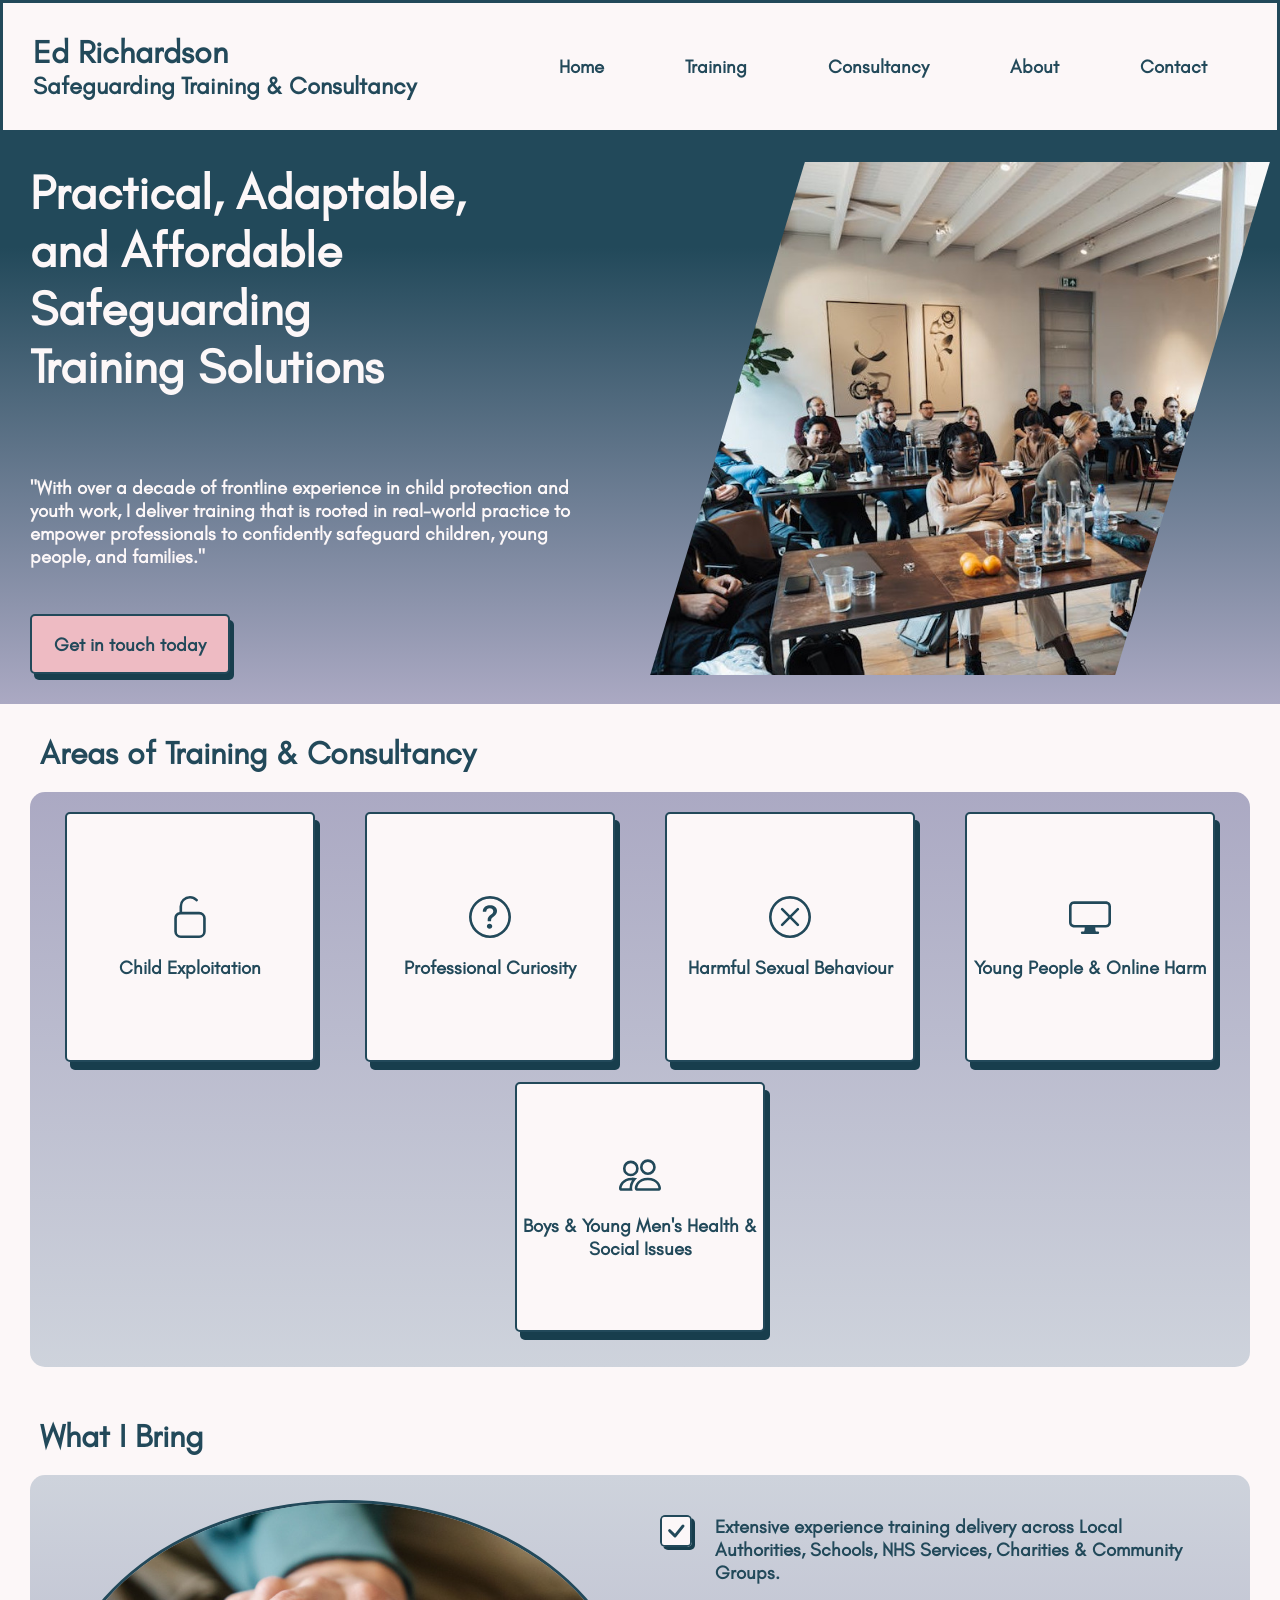
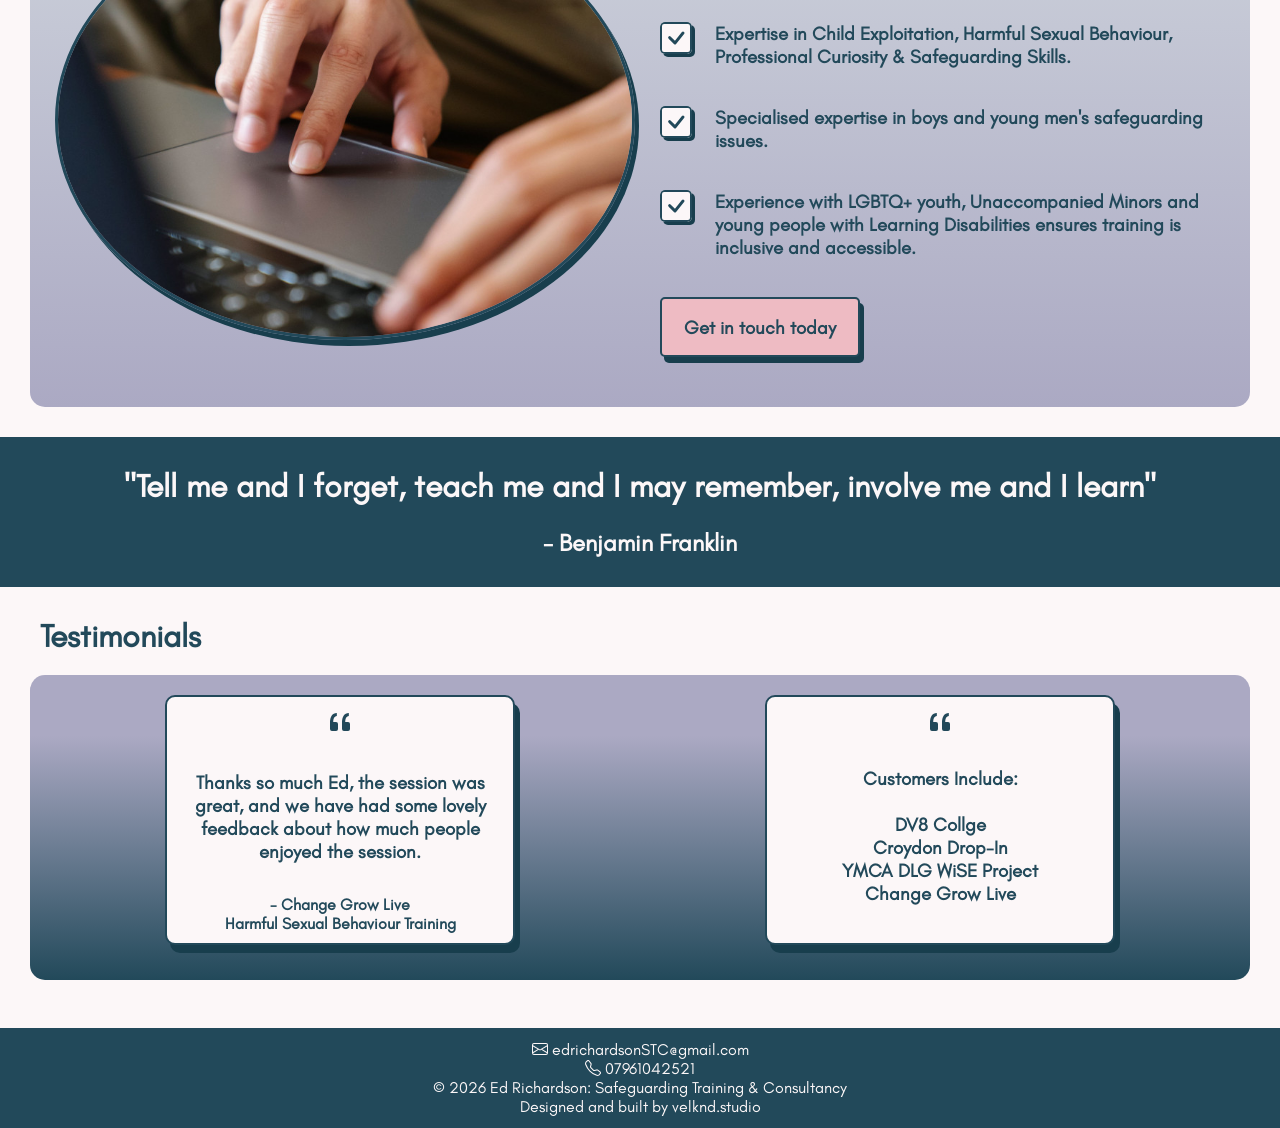
==== commit a7c1d4d1: "Update index.html" ====
--- a/index.html
+++ b/index.html
@@ -7,6 +7,7 @@
     <title>Ed Richardson: Safeguarding Training & Consultancy</title>
     <link rel="stylesheet" href="style.css">
     <link rel="shortcut icon" href="" type="image/x-icon">
+    <link rel="icon" type="image/x-icon" href="er-favicon.webp">
 </head>
 <body>
     <header>
@@ -260,7 +261,7 @@
                 <h3 class="testimonial">
                     Thanks so much Ed, the session was great, and we have had some lovely feedback about how much people enjoyed the session.
                 </h3>
-                <h4>- Rachael Toner (Change Grow Live)<br>
+                <h4>- Change Grow Live<br>
                     Harmful Sexual Behaviour Training</h4>
                 
             </div>
@@ -269,6 +270,7 @@
                     <path d="M12 12a1 1 0 0 0 1-1V8.558a1 1 0 0 0-1-1h-1.388q0-.527.062-1.054.093-.558.31-.992t.559-.683q.34-.279.868-.279V3q-.868 0-1.52.372a3.3 3.3 0 0 0-1.085.992 4.9 4.9 0 0 0-.62 1.458A7.7 7.7 0 0 0 9 7.558V11a1 1 0 0 0 1 1zm-6 0a1 1 0 0 0 1-1V8.558a1 1 0 0 0-1-1H4.612q0-.527.062-1.054.094-.558.31-.992.217-.434.559-.683.34-.279.868-.279V3q-.868 0-1.52.372a3.3 3.3 0 0 0-1.085.992 4.9 4.9 0 0 0-.62 1.458A7.7 7.7 0 0 0 3 7.558V11a1 1 0 0 0 1 1z"/>
                     </svg>
                 <h3 class="testimonial" >
+                    Customers Include:<br><br>
                     DV8 Collge<br>
 Croydon Drop-In<br>
 YMCA DLG WiSE Project<br>
@@ -279,18 +281,7 @@
                 </h4>
                 
             </div>
-            <div class="testimonial-box">
-                <svg xmlns="http://www.w3.org/2000/svg" width="32" height="32" fill="currentColor" class="quote" viewBox="0 0 16 16">
-                    <path d="M12 12a1 1 0 0 0 1-1V8.558a1 1 0 0 0-1-1h-1.388q0-.527.062-1.054.093-.558.31-.992t.559-.683q.34-.279.868-.279V3q-.868 0-1.52.372a3.3 3.3 0 0 0-1.085.992 4.9 4.9 0 0 0-.62 1.458A7.7 7.7 0 0 0 9 7.558V11a1 1 0 0 0 1 1zm-6 0a1 1 0 0 0 1-1V8.558a1 1 0 0 0-1-1H4.612q0-.527.062-1.054.094-.558.31-.992.217-.434.559-.683.34-.279.868-.279V3q-.868 0-1.52.372a3.3 3.3 0 0 0-1.085.992 4.9 4.9 0 0 0-.62 1.458A7.7 7.7 0 0 0 3 7.558V11a1 1 0 0 0 1 1z"/>
-                    </svg>
-                <h3 class="testimonial">
-                    Working with Ed Richardson has been a game-changer for our team. His dedication to safeguarding is commendable, and his training sessions are impactful.
-                    <h4 class="testimonial-id">- Jessica Carter (Community Leader)<br>
-                    Which training?
-                    </h4>
-                </h3>
-        
-            </div>
+            
         </div>
     </div><br>
 
@@ -317,4 +308,4 @@
    
 </script>
 
-</html>+</html>
